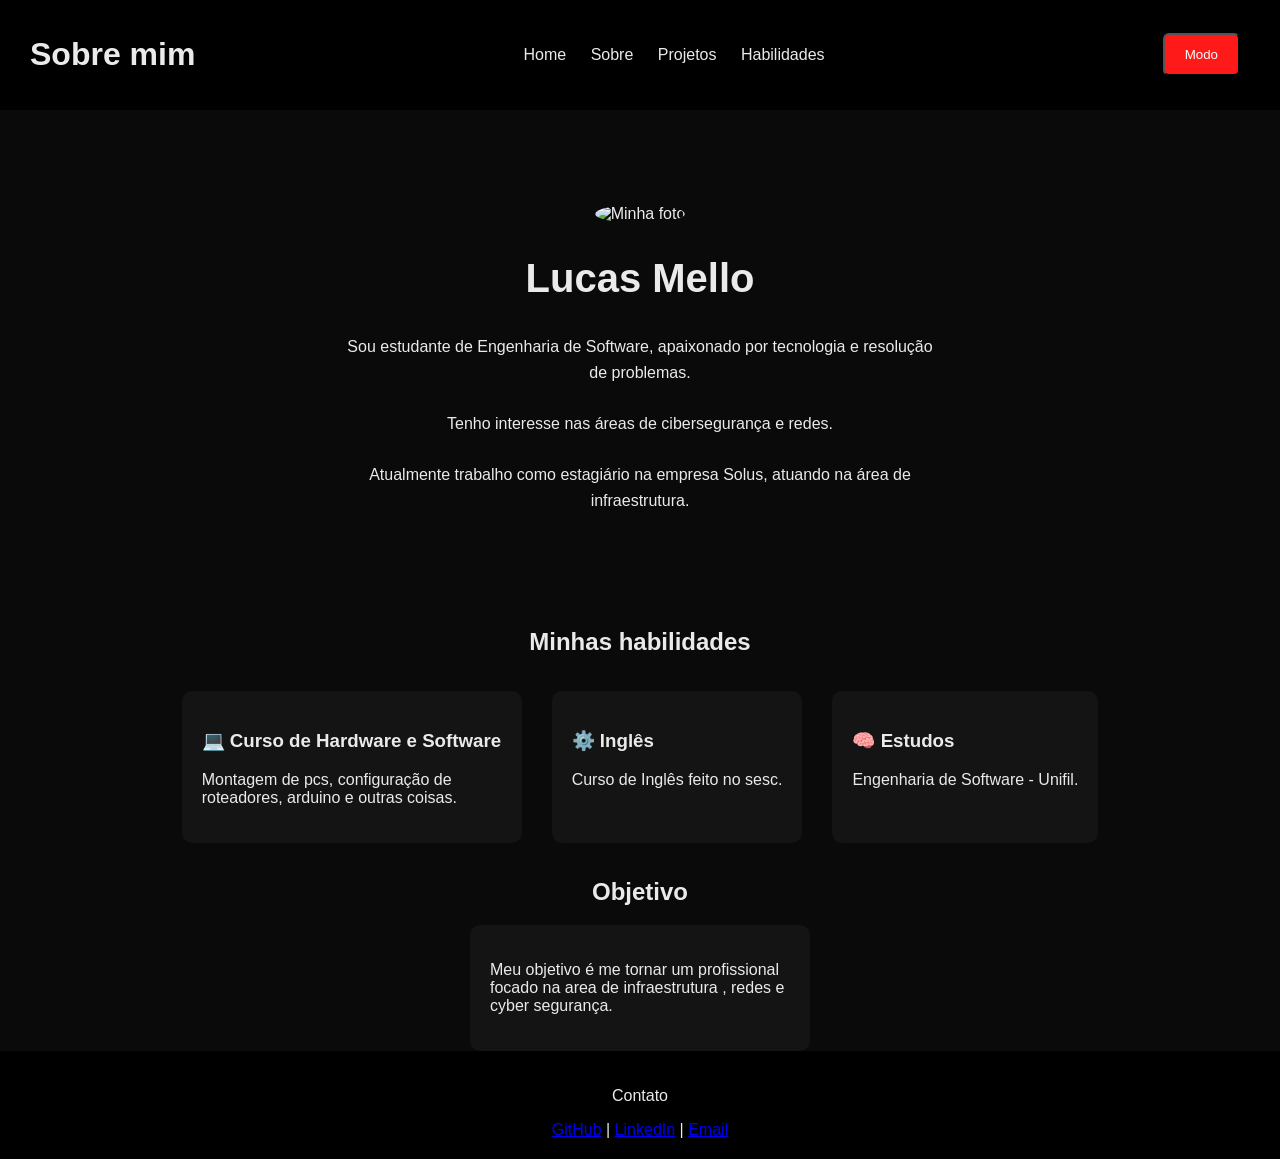
==== atividadefinal/sobre.html @ 1b8c4772 "Add files via upload" ====
<!DOCTYPE html>
<html lang="pt-br">
<head>
<meta charset="UTF-8">
<meta name="viewport" content="width=device-width, initial-scale=1.0">
<title>Sobre mim</title>
<link rel="stylesheet" href="style.css">
</head>

<body>

<header>
  <h1>Sobre mim</h1>

  <nav>
    <a href="index.html">Home</a>
    <a href="sobre.html">Sobre</a>
    <a href="projetos.html">Projetos</a>
    <a href="habilidades.html">Habilidades</a>
  </nav>

  <button class="btn" id="modoBtn">Modo</button>
</header>

<main class="fade-in">

  <!-- APRESENTAÇÃO -->
  <section class="hero">
    <img src="/foto.png" alt="Minha foto">
    <h2>Lucas Mello</h2>
    <p>
     <p>
  Sou estudante de Engenharia de Software, apaixonado por tecnologia e resolução de problemas.<br><br>

  Tenho interesse nas áreas de cibersegurança e redes.<br><br>

  Atualmente trabalho como estagiário na empresa Solus, atuando na área de infraestrutura.
</p>
    </p>
  </section>

  <!-- HABILIDADES -->
  <section>
    <h2 style="text-align:center;">Minhas habilidades</h2>

    <div class="grid">

      <div class="card">
        <h3>💻 Curso de Hardware e Software</h3>
        <p>Montagem de pcs, configuração de roteadores, arduino e outras coisas.</p>
      </div>

      <div class="card">
        <h3>⚙️ Inglês</h3>
        <p>Curso de Inglês feito no sesc.</p>
      </div>

      <div class="card">
        <h3>🧠 Estudos</h3>
        <p>Engenharia de Software - Unifil.</p>
      </div>

    </div>
  </section>

  <!-- OBJETIVO -->
  <section>
    <h2 style="text-align:center;">Objetivo</h2>

    <div class="card" style="margin:auto;">
      <p>
        Meu objetivo é me tornar um profissional focado na area de infraestrutura
        , redes e cyber segurança.
      </p>
    </div>
  </section>

</main>

<footer>
   <p>Contato</p>
  <a href="https://github.com/Ludroid123" target="_blank">GitHub</a> |
  <a href="https://www.linkedin.com/in/lucas-mello-5a5475347?utm_source=share_via&utm_content=profile&utm_medium=member_android" target="_blank">LinkedIn</a> |
  <a href="mailto:lucasmello@edu.unifil.br">Email</a>
</footer>

<script src="script.js"></script>
</body>
</html>
---- atividadefinal/style.css ----
/* =======================
   VARIÁVEIS (DARK PADRÃO)
======================= */
:root {
  --bg: #0a0a0a;
  --text: #eaeaea;
  --card: #141414;
  --header: #000000;
  --primary: #ff1a1a;
}

/* =======================
   LIGHT MODE
======================= */
body.light {
  --bg: #f5f5f5;
  --text: #1a1a1a;
  --card: #ffffff;
  --header: #ffffff;
  --primary: #cc0000;
}

/* =======================
   GLOBAL
======================= */
body {
  margin: 0;
  font-family: 'Segoe UI', sans-serif;
  background: var(--bg);
  color: var(--text);
  transition: 0.3s;
}

/* =======================
   HEADER
======================= */
header {
  background: var(--header);
  padding: 15px 30px;
  display: flex;
  justify-content: space-between;
  align-items: center;
}

/* =======================
   NAV
======================= */
nav a {
  color: var(--text);
  margin: 0 10px;
  text-decoration: none;
  position: relative;
}

/* efeito underline animado */
nav a::after {
  content: "";
  width: 0;
  height: 2px;
  background: var(--primary);
  position: absolute;
  left: 0;
  bottom: -5px;
  transition: 0.3s;
}

nav a:hover::after {
  width: 100%;
}

/* =======================
   HERO (HOME)
======================= */
.hero {
  text-align: center;
  padding: 80px 20px;
}

.hero h2 {
  font-size: 2.5rem;
}

.hero span {
  color: var(--primary);
}

.hero p {
  max-width: 600px;     /* limita largura */
  margin: 15px auto;    /* centraliza */
  font-size: 1rem;      /* tamanho equilibrado */
  line-height: 1.6;     /* melhora leitura */
}

/* =======================
   BOTÕES
======================= */
.btn {
  display: inline-block;
  background: var(--primary);
  padding: 12px 20px;
  color: white;
  text-decoration: none;
  border-radius: 6px;
  margin: 10px;
  transition: 0.3s;
  cursor: pointer;
}

.btn:hover {
  transform: scale(1.05);
  background: #990000;
}

/* =======================
   CARDS
======================= */
.card {
  background: var(--card);
  padding: 20px;
  margin: 15px;
  border-radius: 10px;
  transition: 0.3s;
  max-width: 300px;
}

.card:hover {
  transform: translateY(-5px);
  box-shadow: 0 0 15px rgba(255, 0, 0, 0.3);
}

/* sombra no modo claro */
body.light .card {
  box-shadow: 0 0 10px rgba(0,0,0,0.1);
}

/* =======================
   GRID (PROJETOS)
======================= */
.grid {
  display: flex;
  flex-wrap: wrap;
  justify-content: center;
}

/* =======================
   IMAGEM (SOBRE)
======================= */
img {
  width: 180px;
  border-radius: 50%;
  margin-top: 15px;
}

/* =======================
   FOOTER
======================= */
footer {
  text-align: center;
  padding: 20px;
  background: var(--header);
}

/* =======================
   ANIMAÇÃO
======================= */
.fade-in {
  animation: fade 1s ease-in;
}

@keyframes fade {
  from {
    opacity: 0;
    transform: translateY(15px);
  }
  to {
    opacity: 1;
    transform: translateY(0);
  }
}

/* =======================
   RESPONSIVO
======================= */
@media (max-width: 600px) {
  header {
    flex-direction: column;
  }

  nav {
    margin-top: 10px;
  }

  .hero h2 {
    font-size: 1.8rem;
  }

  .card {
    width: 90%;
  }
}
/* =======================
   RESPONSIVO MELHORADO
======================= */
@media (max-width: 768px) {

  /* HEADER */
  header {
    flex-direction: column;
    gap: 10px;
    text-align: center;
  }

  nav {
    display: flex;
    flex-direction: column;
    gap: 5px;
  }

  /* HERO */
  .hero {
    padding: 50px 15px;
  }

  .hero h2 {
    font-size: 1.8rem;
  }

  /* BOTÕES */
  .btn {
    width: 80%;
    max-width: 250px;
  }

  /* GRID */
  .grid {
    flex-direction: column;
    align-items: center;
  }

  /* CARDS */
  .card {
    width: 90%;
  }

  /* IMAGEM */
  img {
    width: 140px;
  }
}
i {
  font-size: 24px;
  margin-right: 8px;
  vertical-align: middle;
}
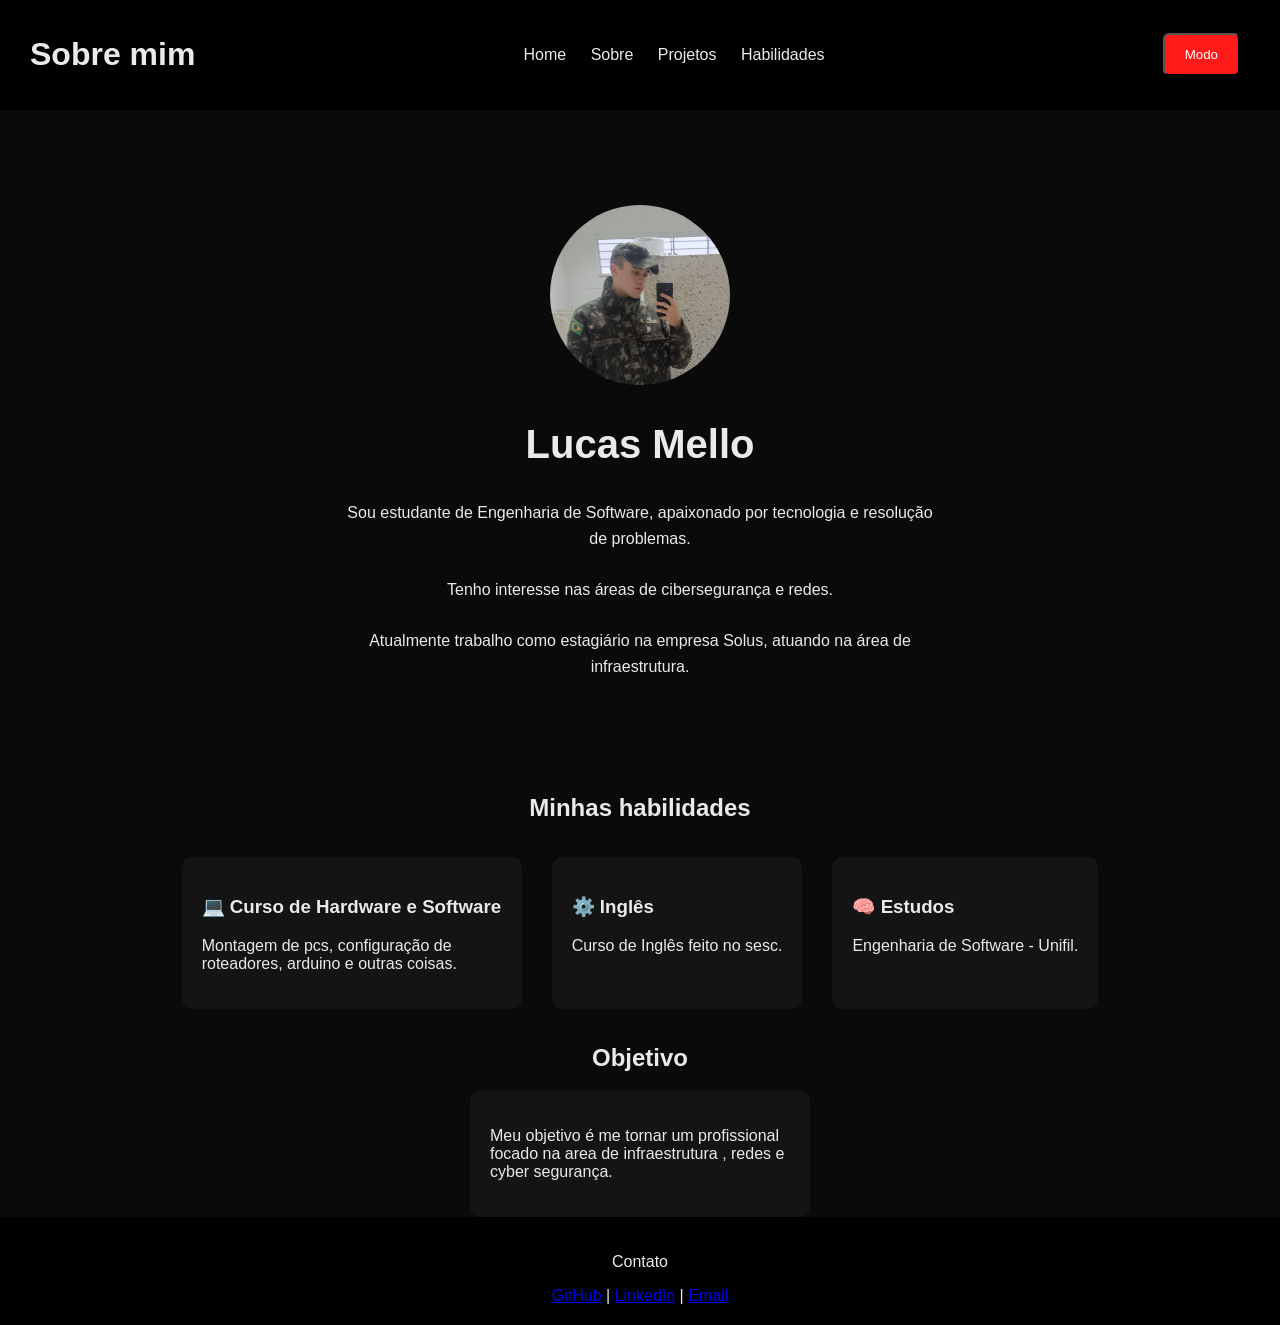
==== commit 5442a47e: "Update sobre.html" ====
--- a/atividadefinal/sobre.html
+++ b/atividadefinal/sobre.html
@@ -26,7 +26,7 @@
 
   <!-- APRESENTAÇÃO -->
   <section class="hero">
-    <img src="/foto.png" alt="Minha foto">
+    <img src="foto.png" alt="Minha foto">
     <h2>Lucas Mello</h2>
     <p>
      <p>
@@ -86,4 +86,4 @@
 
 <script src="script.js"></script>
 </body>
-</html>+</html>
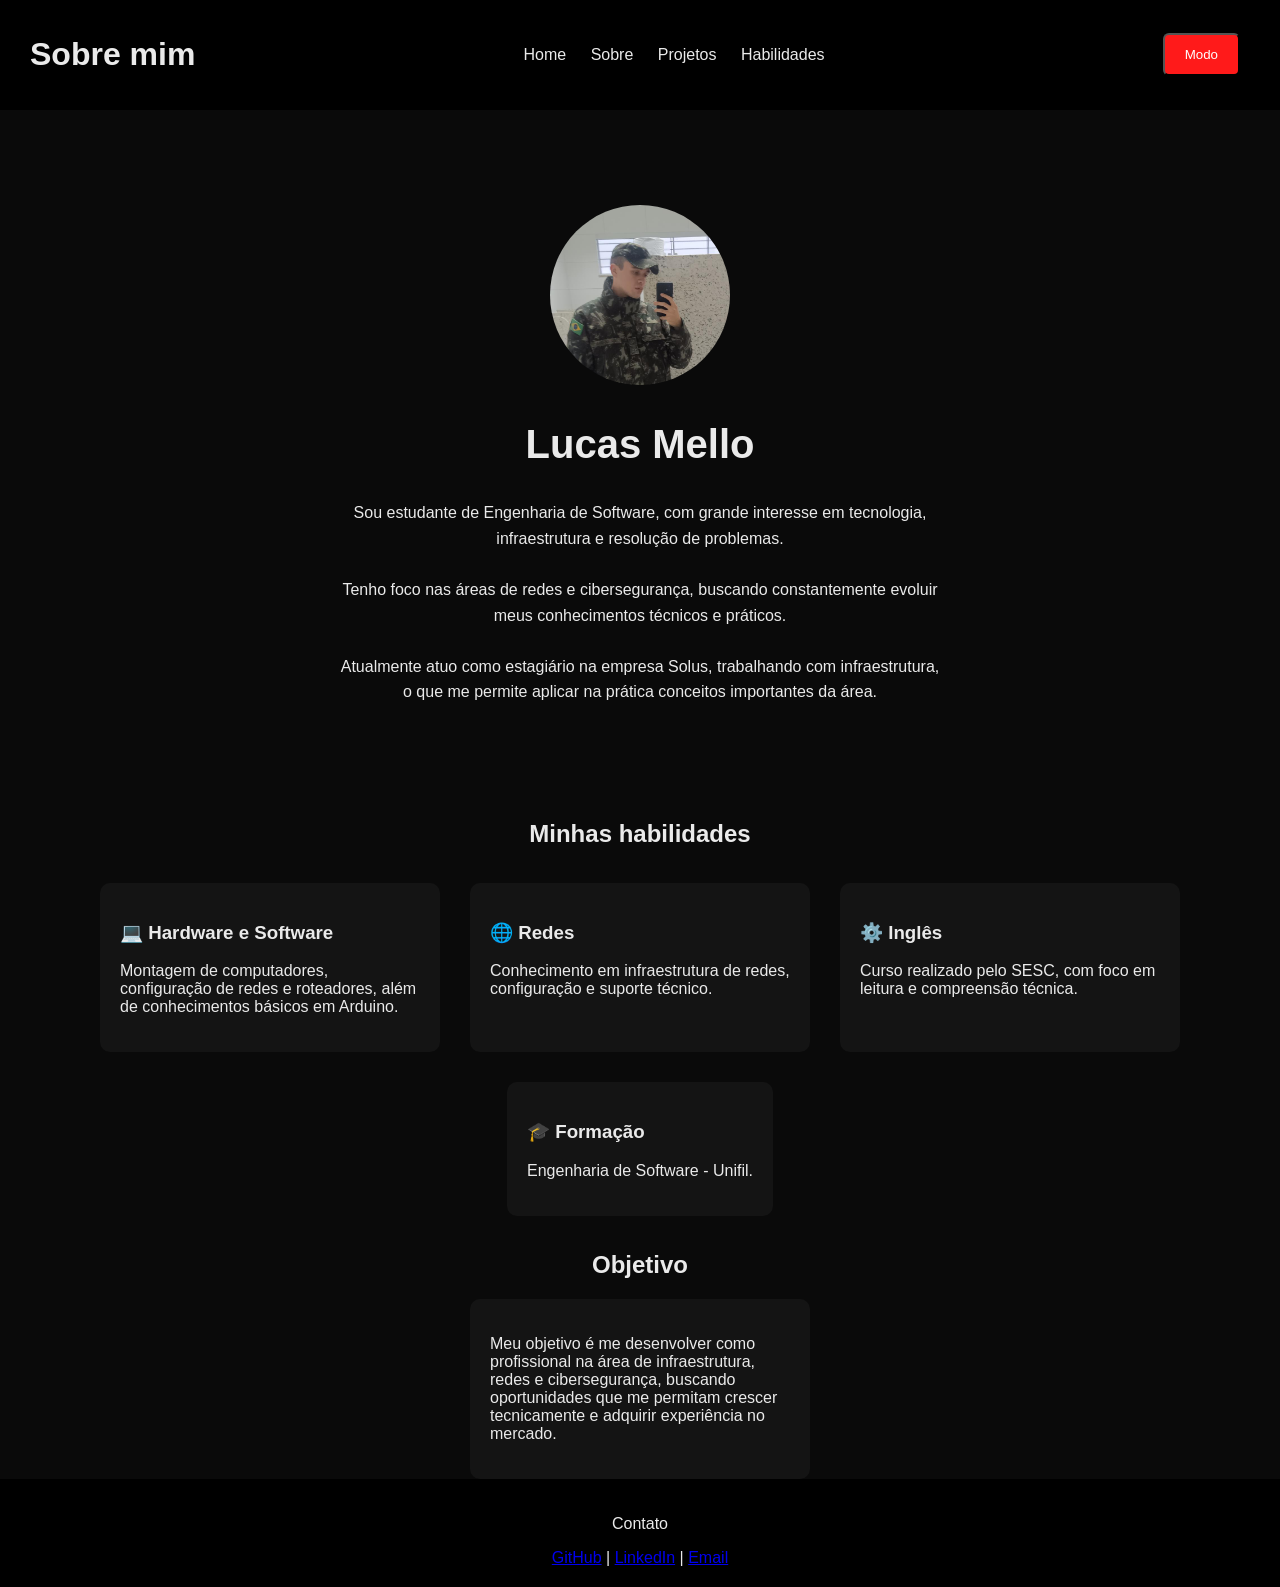
==== commit b1360f20: "Revise content in sobre.html for clarity Updated personal introduction, skills, and objectives secti" ====
--- a/atividadefinal/sobre.html
+++ b/atividadefinal/sobre.html
@@ -1,10 +1,10 @@
 <!DOCTYPE html>
 <html lang="pt-br">
 <head>
-<meta charset="UTF-8">
-<meta name="viewport" content="width=device-width, initial-scale=1.0">
-<title>Sobre mim</title>
-<link rel="stylesheet" href="style.css">
+  <meta charset="UTF-8">
+  <meta name="viewport" content="width=device-width, initial-scale=1.0">
+  <title>Sobre mim</title>
+  <link rel="stylesheet" href="style.css">
 </head>
 
 <body>
@@ -26,16 +26,15 @@
 
   <!-- APRESENTAÇÃO -->
   <section class="hero">
-    <img src="foto.png" alt="Minha foto">
+    <img src="foto.png" alt="Foto de Lucas Mello">
     <h2>Lucas Mello</h2>
+
     <p>
-     <p>
-  Sou estudante de Engenharia de Software, apaixonado por tecnologia e resolução de problemas.<br><br>
+      Sou estudante de Engenharia de Software, com grande interesse em tecnologia, infraestrutura e resolução de problemas.<br><br>
 
-  Tenho interesse nas áreas de cibersegurança e redes.<br><br>
+      Tenho foco nas áreas de redes e cibersegurança, buscando constantemente evoluir meus conhecimentos técnicos e práticos.<br><br>
 
-  Atualmente trabalho como estagiário na empresa Solus, atuando na área de infraestrutura.
-</p>
+      Atualmente atuo como estagiário na empresa Solus, trabalhando com infraestrutura, o que me permite aplicar na prática conceitos importantes da área.
     </p>
   </section>
 
@@ -46,17 +45,22 @@
     <div class="grid">
 
       <div class="card">
-        <h3>💻 Curso de Hardware e Software</h3>
-        <p>Montagem de pcs, configuração de roteadores, arduino e outras coisas.</p>
+        <h3>💻 Hardware e Software</h3>
+        <p>Montagem de computadores, configuração de redes e roteadores, além de conhecimentos básicos em Arduino.</p>
+      </div>
+
+      <div class="card">
+        <h3>🌐 Redes</h3>
+        <p>Conhecimento em infraestrutura de redes, configuração e suporte técnico.</p>
       </div>
 
       <div class="card">
         <h3>⚙️ Inglês</h3>
-        <p>Curso de Inglês feito no sesc.</p>
+        <p>Curso realizado pelo SESC, com foco em leitura e compreensão técnica.</p>
       </div>
 
       <div class="card">
-        <h3>🧠 Estudos</h3>
+        <h3>🎓 Formação</h3>
         <p>Engenharia de Software - Unifil.</p>
       </div>
 
@@ -69,8 +73,8 @@
 
     <div class="card" style="margin:auto;">
       <p>
-        Meu objetivo é me tornar um profissional focado na area de infraestrutura
-        , redes e cyber segurança.
+        Meu objetivo é me desenvolver como profissional na área de infraestrutura, redes e cibersegurança,
+        buscando oportunidades que me permitam crescer tecnicamente e adquirir experiência no mercado.
       </p>
     </div>
   </section>
@@ -78,9 +82,9 @@
 </main>
 
 <footer>
-   <p>Contato</p>
+  <p>Contato</p>
   <a href="https://github.com/Ludroid123" target="_blank">GitHub</a> |
-  <a href="https://www.linkedin.com/in/lucas-mello-5a5475347?utm_source=share_via&utm_content=profile&utm_medium=member_android" target="_blank">LinkedIn</a> |
+  <a href="https://www.linkedin.com/in/lucas-mello-5a5475347" target="_blank">LinkedIn</a> |
   <a href="mailto:lucasmello@edu.unifil.br">Email</a>
 </footer>
 
